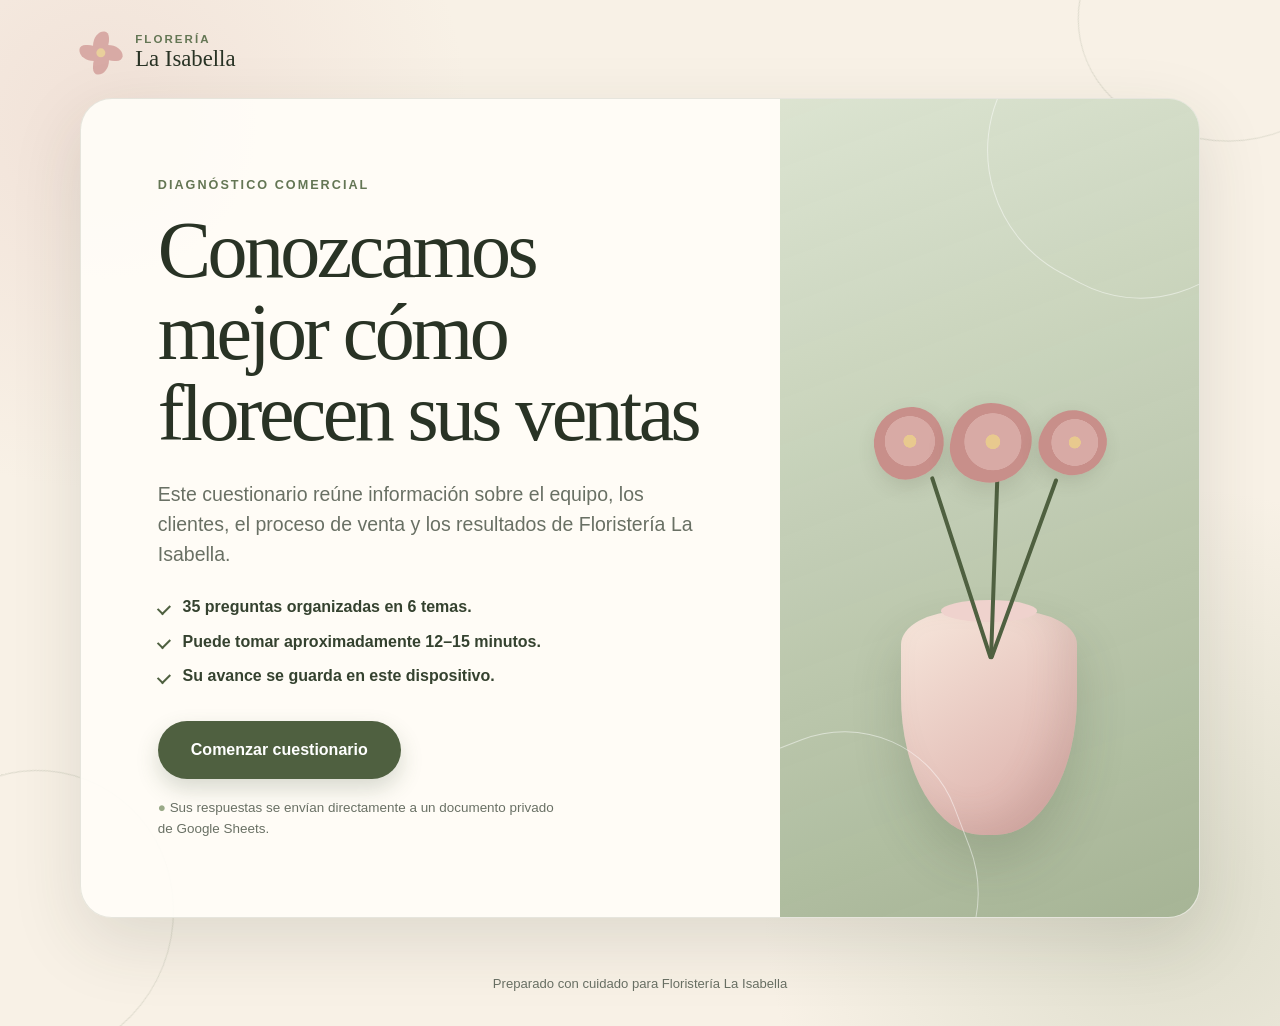
==== index.html @ 99b01f23 "Add files via upload" ====
<!doctype html>
<html lang="es">
<head>
  <meta charset="utf-8">
  <meta name="viewport" content="width=device-width, initial-scale=1">
  <meta name="description" content="Cuestionario de diagnóstico comercial para Floristería La Isabella.">
  <meta name="theme-color" content="#4f6040">
  <title>Cuestionario | Floristería La Isabella</title>
  <link rel="stylesheet" href="assets/styles.css">
</head>
<body>
  <div class="page-orb page-orb-one" aria-hidden="true"></div>
  <div class="page-orb page-orb-two" aria-hidden="true"></div>

  <main class="site-shell">
    <header class="brand-lockup" aria-label="Floristería La Isabella">
      <span class="brand-mark" aria-hidden="true"><i></i><i></i><i></i><i></i><b></b></span>
      <div>
        <p class="brand-kicker">Florería</p>
        <p class="brand-name">La Isabella</p>
      </div>
    </header>

    <section class="intro-card" id="introCard">
      <div class="intro-copy">
        <p class="eyebrow">Diagnóstico comercial</p>
        <h1>Conozcamos mejor cómo florecen sus ventas</h1>
        <p class="lead">Este cuestionario reúne información sobre el equipo, los clientes, el proceso de venta y los resultados de Floristería La Isabella.</p>
        <ul class="intro-points">
          <li>35 preguntas organizadas en 6 temas.</li>
          <li>Puede tomar aproximadamente 12–15 minutos.</li>
          <li>Su avance se guarda en este dispositivo.</li>
        </ul>
        <button class="button button-primary button-large" type="button" id="startButton">Comenzar cuestionario</button>
        <p class="privacy-note"><span aria-hidden="true">●</span> Sus respuestas se envían directamente a un documento privado de Google Sheets.</p>
      </div>
      <div class="intro-art" aria-hidden="true">
        <div class="vase">
          <span class="stem stem-one"></span>
          <span class="stem stem-two"></span>
          <span class="stem stem-three"></span>
          <span class="bloom bloom-one"></span>
          <span class="bloom bloom-two"></span>
          <span class="bloom bloom-three"></span>
        </div>
      </div>
    </section>

    <section class="questionnaire" id="questionnaire" hidden>
      <div class="survey-topline">
        <div>
          <p class="section-name" id="sectionName">Equipo y organización de ventas</p>
          <p class="question-count">Pregunta <span id="currentNumber">1</span> de <span id="totalNumber">35</span></p>
        </div>
        <button class="save-status" id="saveStatus" type="button" title="El avance se guarda automáticamente">Avance guardado</button>
      </div>

      <div class="progress-track" role="progressbar" aria-label="Progreso del cuestionario" aria-valuemin="0" aria-valuemax="100" aria-valuenow="0">
        <span id="progressBar"></span>
      </div>

      <form id="surveyForm" novalidate>
        <div class="question-card" id="questionCard" aria-live="polite"></div>
        <p class="form-error" id="formError" role="alert"></p>
        <div class="survey-actions">
          <button class="button button-secondary" type="button" id="previousButton">Anterior</button>
          <button class="button button-primary" type="button" id="nextButton">Siguiente</button>
          <button class="button button-primary" type="submit" id="submitButton" hidden>Enviar respuestas</button>
        </div>
      </form>
    </section>
  </main>

  <footer class="site-footer">Preparado con cuidado para Floristería La Isabella</footer>
  <script src="assets/config.js"></script>
  <script src="assets/app.js"></script>
</body>
</html>
---- assets/styles.css ----
:root {
  --cream-50: #fffdf8;
  --cream-100: #f8f1e6;
  --cream-200: #eee2d2;
  --moss-900: #293325;
  --moss-800: #35422f;
  --moss-700: #4f6040;
  --moss-600: #647654;
  --sage-400: #9aaa88;
  --sage-200: #dce4d1;
  --rose-300: #d8aaa5;
  --rose-100: #f3dfdc;
  --ink: #30352d;
  --muted: #697064;
  --danger: #9d453e;
  --white: #ffffff;
  --shadow: 0 24px 70px rgba(45, 55, 38, 0.13);
  --radius-xl: 32px;
  --radius-lg: 22px;
  --radius-md: 15px;
}

* { box-sizing: border-box; }

html { color-scheme: light; scroll-behavior: smooth; }

body {
  min-height: 100vh;
  margin: 0;
  overflow-x: hidden;
  color: var(--ink);
  background:
    radial-gradient(circle at 8% 12%, rgba(216, 170, 165, 0.22), transparent 23rem),
    radial-gradient(circle at 92% 88%, rgba(154, 170, 136, 0.28), transparent 26rem),
    var(--cream-100);
  font-family: "Aptos", "Segoe UI", Arial, sans-serif;
  line-height: 1.55;
}

button, input, textarea { font: inherit; }

button, label { -webkit-tap-highlight-color: transparent; }

[hidden] { display: none !important; }

.page-orb {
  position: fixed;
  z-index: -1;
  width: 18rem;
  height: 18rem;
  border: 1px solid rgba(79, 96, 64, 0.16);
  border-radius: 48% 52% 58% 42%;
  transform: rotate(22deg);
}

.page-orb-one { top: -9rem; right: -6rem; }
.page-orb-two { bottom: -10rem; left: -7rem; transform: rotate(-18deg); }

.site-shell {
  width: min(1120px, calc(100% - 2rem));
  margin: 0 auto;
  padding: 2rem 0 3.5rem;
}

.brand-lockup {
  display: inline-flex;
  align-items: center;
  gap: 0.8rem;
  margin-bottom: 1.5rem;
  color: var(--moss-900);
}

.brand-kicker, .brand-name { margin: 0; }

.brand-kicker {
  color: var(--moss-600);
  font-size: 0.72rem;
  font-weight: 800;
  letter-spacing: 0.18em;
  line-height: 1;
  text-transform: uppercase;
}

.brand-name {
  font-family: Georgia, "Times New Roman", serif;
  font-size: 1.42rem;
  line-height: 1.15;
}

.brand-mark {
  position: relative;
  display: inline-block;
  width: 2.65rem;
  height: 2.65rem;
  flex: 0 0 auto;
}

.brand-mark i,
.brand-mark b {
  position: absolute;
  left: 50%;
  top: 50%;
  display: block;
  width: 1rem;
  height: 1.35rem;
  border-radius: 70% 30% 65% 35%;
  background: var(--rose-300);
  transform-origin: 50% 100%;
}

.brand-mark i:nth-child(1) { transform: translate(-50%, -100%) rotate(0deg); }
.brand-mark i:nth-child(2) { transform: translate(-50%, -100%) rotate(90deg); }
.brand-mark i:nth-child(3) { transform: translate(-50%, -100%) rotate(180deg); }
.brand-mark i:nth-child(4) { transform: translate(-50%, -100%) rotate(270deg); }
.brand-mark b {
  width: 0.58rem;
  height: 0.58rem;
  border-radius: 50%;
  background: #e9cf9b;
  transform: translate(-50%, -50%);
}

.intro-card {
  position: relative;
  display: grid;
  grid-template-columns: minmax(0, 1.25fr) minmax(260px, 0.75fr);
  min-height: 610px;
  overflow: hidden;
  border: 1px solid rgba(79, 96, 64, 0.14);
  border-radius: var(--radius-xl);
  background: rgba(255, 253, 248, 0.92);
  box-shadow: var(--shadow);
}

.intro-copy {
  align-self: center;
  padding: clamp(2.2rem, 6vw, 5.25rem);
}

.eyebrow {
  margin: 0 0 0.9rem;
  color: var(--moss-600);
  font-size: 0.79rem;
  font-weight: 850;
  letter-spacing: 0.16em;
  text-transform: uppercase;
}

h1, h2, legend {
  font-family: Georgia, "Times New Roman", serif;
  font-weight: 500;
  text-wrap: balance;
}

.intro-card h1 {
  max-width: 14ch;
  margin: 0;
  color: var(--moss-900);
  font-size: clamp(2.65rem, 6.5vw, 5rem);
  line-height: 1.02;
  letter-spacing: -0.045em;
}

.lead {
  max-width: 56ch;
  margin: 1.5rem 0 0;
  color: var(--muted);
  font-size: clamp(1.05rem, 2vw, 1.22rem);
}

.intro-points {
  display: grid;
  gap: 0.6rem;
  margin: 1.6rem 0 2rem;
  padding: 0;
  list-style: none;
}

.intro-points li {
  position: relative;
  padding-left: 1.55rem;
  color: var(--moss-800);
  font-weight: 650;
}

.intro-points li::before {
  content: "";
  position: absolute;
  left: 0;
  top: 0.55rem;
  width: 0.65rem;
  height: 0.4rem;
  border-bottom: 2px solid var(--moss-700);
  border-left: 2px solid var(--moss-700);
  transform: rotate(-45deg);
}

.privacy-note {
  max-width: 54ch;
  margin: 1.2rem 0 0;
  color: var(--muted);
  font-size: 0.84rem;
}

.privacy-note span { color: var(--sage-400); }

.intro-art {
  position: relative;
  min-height: 100%;
  overflow: hidden;
  background:
    linear-gradient(160deg, rgba(220, 228, 209, 0.9), rgba(154, 170, 136, 0.82)),
    var(--sage-200);
}

.intro-art::before,
.intro-art::after {
  content: "";
  position: absolute;
  width: 18rem;
  height: 18rem;
  border: 1px solid rgba(255,255,255,0.48);
  border-radius: 56% 44% 48% 52%;
}

.intro-art::before { top: -6rem; right: -5rem; transform: rotate(28deg); }
.intro-art::after { bottom: -7rem; left: -6rem; transform: rotate(-21deg); }

.vase {
  position: absolute;
  left: 50%;
  bottom: 10%;
  width: 11rem;
  height: 14rem;
  border-radius: 35% 35% 46% 46% / 15% 15% 62% 62%;
  background: linear-gradient(145deg, #f7e7dc, #d9aaa5);
  box-shadow: inset -18px -14px 35px rgba(112, 74, 68, 0.13), 0 24px 50px rgba(53, 66, 47, 0.18);
  transform: translateX(-50%);
}

.vase::before {
  content: "";
  position: absolute;
  left: 50%;
  top: -0.7rem;
  width: 6rem;
  height: 1.35rem;
  border-radius: 50%;
  background: #efd2cd;
  transform: translateX(-50%);
}

.stem {
  position: absolute;
  bottom: 11rem;
  left: 50%;
  width: 4px;
  height: 12rem;
  border-radius: 999px;
  background: var(--moss-700);
  transform-origin: bottom;
}

.stem-one { transform: rotate(-18deg); }
.stem-two { height: 14rem; transform: rotate(2deg); }
.stem-three { transform: rotate(20deg); }

.bloom {
  position: absolute;
  bottom: 22rem;
  left: 50%;
  width: 5rem;
  height: 5rem;
  border-radius: 50% 45% 52% 42%;
  background: radial-gradient(circle at 52% 48%, #e8c98e 0 12%, #d8aaa5 13% 48%, #c88f8a 49% 100%);
  box-shadow: 0 8px 22px rgba(67, 69, 50, 0.15);
}

.bloom-one { margin: 1rem 0 0 -7.5rem; transform: rotate(-18deg) scale(0.88); }
.bloom-two { margin: -2.8rem 0 0 -2.4rem; transform: rotate(12deg); }
.bloom-three { margin: 1.3rem 0 0 2.7rem; transform: rotate(28deg) scale(0.82); }

.button {
  display: inline-flex;
  align-items: center;
  justify-content: center;
  min-height: 3.15rem;
  border: 1px solid transparent;
  border-radius: 999px;
  padding: 0.82rem 1.5rem;
  cursor: pointer;
  font-weight: 800;
  text-decoration: none;
  transition: transform 160ms ease, box-shadow 160ms ease, background 160ms ease;
}

.button:hover { transform: translateY(-1px); }
.button:active { transform: translateY(1px); }
.button:focus-visible, .option:has(input:focus-visible) { outline: 3px solid rgba(216, 170, 165, 0.58); outline-offset: 3px; }
.button:disabled { cursor: wait; opacity: 0.65; }
.button-primary { color: var(--white); background: var(--moss-700); box-shadow: 0 10px 22px rgba(79, 96, 64, 0.22); }
.button-primary:hover { background: var(--moss-800); }
.button-secondary { color: var(--moss-800); border-color: rgba(79, 96, 64, 0.28); background: var(--cream-50); }
.button-large { min-height: 3.65rem; padding-inline: 2rem; }

.questionnaire {
  width: min(820px, 100%);
  margin: 1rem auto 0;
}

.survey-topline {
  display: flex;
  align-items: end;
  justify-content: space-between;
  gap: 1rem;
  margin-bottom: 0.8rem;
}

.section-name, .question-count { margin: 0; }
.section-name { color: var(--moss-700); font-size: 0.84rem; font-weight: 850; letter-spacing: 0.08em; text-transform: uppercase; }
.question-count { margin-top: 0.15rem; color: var(--muted); font-size: 0.92rem; }

.save-status {
  border: 0;
  padding: 0.2rem;
  color: var(--muted);
  background: transparent;
  font-size: 0.82rem;
}

.progress-track {
  height: 8px;
  overflow: hidden;
  border-radius: 999px;
  background: rgba(79, 96, 64, 0.13);
}

.progress-track span {
  display: block;
  width: 0;
  height: 100%;
  border-radius: inherit;
  background: linear-gradient(90deg, var(--moss-700), var(--sage-400));
  transition: width 260ms ease;
}

#surveyForm { margin-top: 1.15rem; }

.question-card {
  min-height: 480px;
  border: 1px solid rgba(79, 96, 64, 0.13);
  border-radius: var(--radius-xl);
  padding: clamp(1.35rem, 5vw, 3rem);
  background: rgba(255, 253, 248, 0.95);
  box-shadow: var(--shadow);
  animation: card-in 260ms ease both;
}

@keyframes card-in {
  from { opacity: 0; transform: translateY(8px); }
  to { opacity: 1; transform: translateY(0); }
}

.question-fieldset { min-width: 0; margin: 0; padding: 0; border: 0; }

.question-number {
  display: inline-flex;
  margin-bottom: 0.75rem;
  color: var(--rose-300);
  font-size: 0.82rem;
  font-weight: 900;
  letter-spacing: 0.13em;
  text-transform: uppercase;
}

.question-title {
  width: 100%;
  margin: 0;
  color: var(--moss-900);
  font-size: clamp(1.6rem, 4vw, 2.35rem);
  line-height: 1.22;
}

.question-help { margin: 0.75rem 0 0; color: var(--muted); }

.options-list {
  display: grid;
  grid-template-columns: repeat(2, minmax(0, 1fr));
  gap: 0.72rem;
  margin-top: 1.65rem;
}

.option {
  position: relative;
  display: flex;
  align-items: flex-start;
  gap: 0.78rem;
  min-height: 3.7rem;
  border: 1px solid rgba(79, 96, 64, 0.2);
  border-radius: var(--radius-md);
  padding: 0.92rem 1rem;
  cursor: pointer;
  color: var(--moss-900);
  background: var(--white);
  font-weight: 650;
  line-height: 1.35;
  transition: border-color 150ms ease, background 150ms ease, transform 150ms ease;
}

.option:hover { border-color: var(--sage-400); transform: translateY(-1px); }
.option:has(input:checked) { border-color: var(--moss-700); background: var(--sage-200); }
.option input { width: 1.1rem; height: 1.1rem; margin: 0.12rem 0 0; accent-color: var(--moss-700); flex: 0 0 auto; }

.other-field,
.open-field {
  width: 100%;
  border: 1px solid rgba(79, 96, 64, 0.25);
  border-radius: var(--radius-md);
  padding: 1rem 1.05rem;
  color: var(--ink);
  background: var(--white);
  outline: none;
}

.other-wrap { margin-top: 1rem; }
.other-field:focus, .open-field:focus { border-color: var(--moss-700); box-shadow: 0 0 0 3px rgba(154, 170, 136, 0.3); }
.open-field { min-height: 180px; margin-top: 1.5rem; resize: vertical; line-height: 1.55; }

.matrix-wrap { margin-top: 1.5rem; overflow-x: auto; border: 1px solid rgba(79, 96, 64, 0.18); border-radius: var(--radius-md); }
.matrix { width: 100%; min-width: 650px; border-collapse: collapse; background: var(--white); }
.matrix th, .matrix td { border-bottom: 1px solid var(--cream-200); padding: 0.9rem 0.65rem; text-align: center; }
.matrix th { color: var(--moss-700); background: var(--cream-100); font-size: 0.78rem; line-height: 1.25; }
.matrix th:first-child, .matrix td:first-child { position: sticky; left: 0; z-index: 1; width: 30%; text-align: left; background: var(--cream-50); }
.matrix td:first-child { color: var(--moss-900); font-weight: 700; }
.matrix tr:last-child td { border-bottom: 0; }
.matrix input { width: 1.08rem; height: 1.08rem; accent-color: var(--moss-700); }

.form-error { min-height: 1.5rem; margin: 0.8rem 0 0; color: var(--danger); font-size: 0.92rem; font-weight: 700; }
.survey-actions { display: flex; justify-content: space-between; gap: 0.75rem; margin-top: 0.5rem; }
.survey-actions .button { min-width: 140px; }

.site-footer { padding: 0 1rem 2rem; color: var(--muted); text-align: center; font-size: 0.82rem; }

.thanks-page { display: grid; place-items: center; padding: 1.2rem; }
.thanks-card { width: min(620px, 100%); border: 1px solid rgba(79,96,64,.14); border-radius: var(--radius-xl); padding: clamp(2rem, 7vw, 4.5rem); text-align: center; background: rgba(255,253,248,.96); box-shadow: var(--shadow); }
.thanks-card h1 { margin: 0; color: var(--moss-900); font-size: clamp(2.8rem, 8vw, 4.8rem); line-height: 1; }
.thanks-card p:not(.eyebrow) { max-width: 50ch; margin: 1.4rem auto 2rem; color: var(--muted); }
.brand-mark-large { width: 4.5rem; height: 4.5rem; margin-bottom: 1.2rem; }
.brand-mark-large i { width: 1.65rem; height: 2.2rem; }
.brand-mark-large b { width: 0.92rem; height: 0.92rem; }

@media (max-width: 780px) {
  .site-shell { width: min(100% - 1.1rem, 720px); padding-top: 1.1rem; }
  .intro-card { grid-template-columns: 1fr; min-height: 0; }
  .intro-copy { padding: 2rem 1.35rem 2.3rem; }
  .intro-art { min-height: 250px; }
  .vase { bottom: -1.8rem; transform: translateX(-50%) scale(.7); }
  .options-list { grid-template-columns: 1fr; }
  .question-card { min-height: 520px; padding: 1.4rem 1rem; border-radius: 24px; }
  .survey-topline { align-items: start; }
  .save-status { display: none; }
  .survey-actions .button { min-width: 0; flex: 1; padding-inline: 1rem; }
}

@media (prefers-reduced-motion: reduce) {
  *, *::before, *::after { scroll-behavior: auto !important; animation-duration: .001ms !important; transition-duration: .001ms !important; }
}
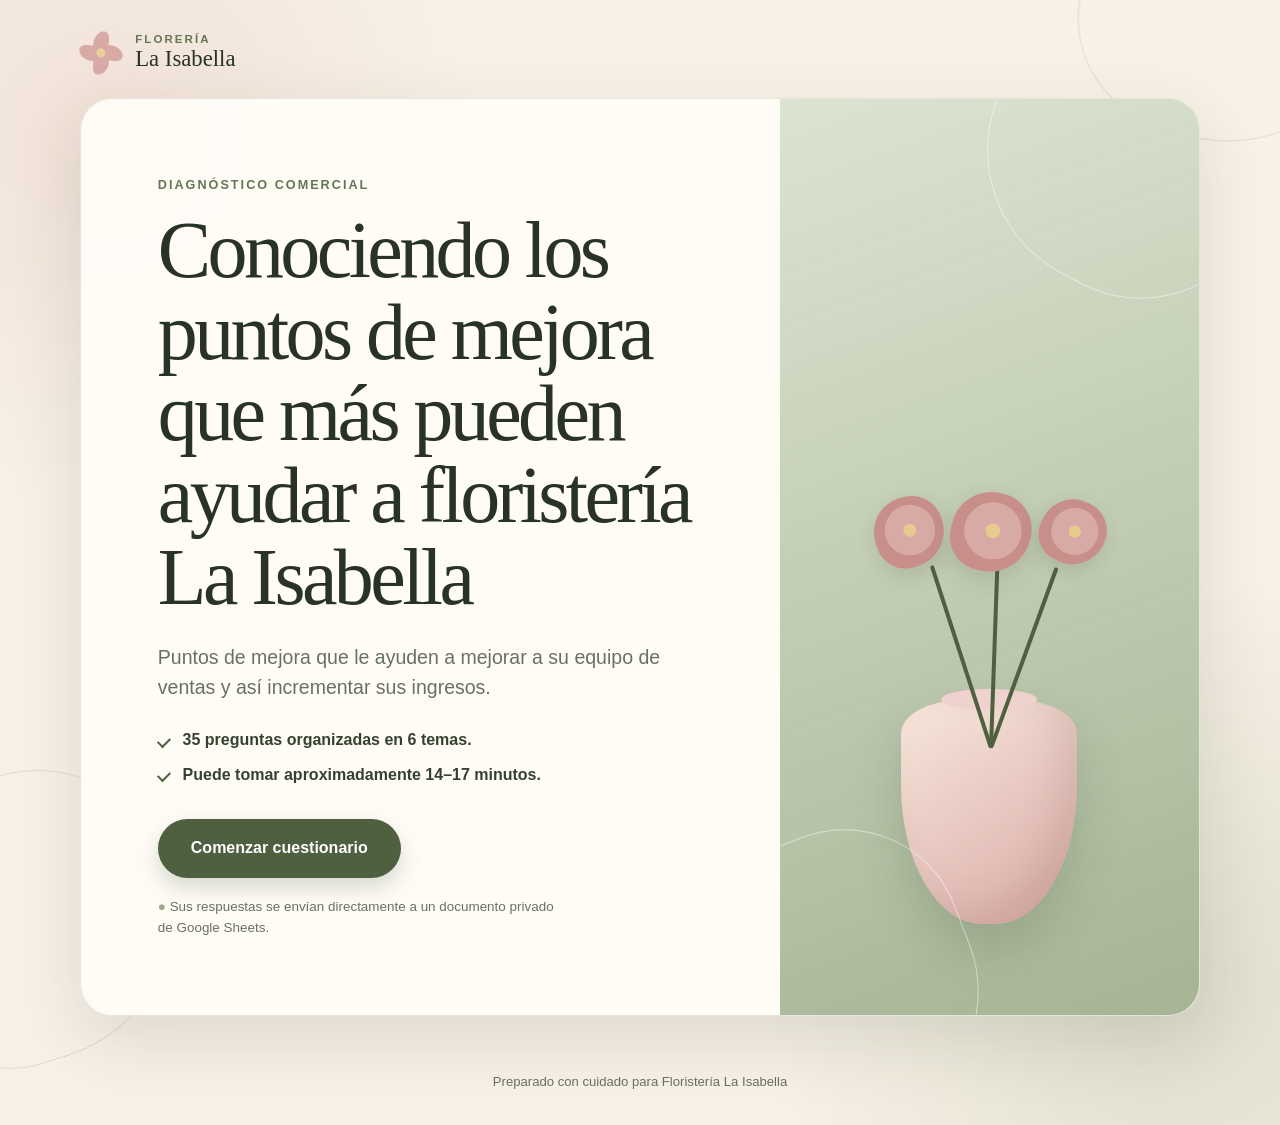
==== commit 63bad80f: "Update intro text and estimated completion time" ====
--- a/index.html
+++ b/index.html
@@ -24,12 +24,11 @@
     <section class="intro-card" id="introCard">
       <div class="intro-copy">
         <p class="eyebrow">Diagnóstico comercial</p>
-        <h1>Conozcamos mejor cómo florecen sus ventas</h1>
-        <p class="lead">Este cuestionario reúne información sobre el equipo, los clientes, el proceso de venta y los resultados de Floristería La Isabella.</p>
+        <h1>Conociendo los puntos de mejora que más pueden ayudar a floristería La Isabella</h1>
+        <p class="lead">Puntos de mejora que le ayuden a mejorar a su equipo de ventas y así incrementar sus ingresos.</p>
         <ul class="intro-points">
           <li>35 preguntas organizadas en 6 temas.</li>
-          <li>Puede tomar aproximadamente 12–15 minutos.</li>
-          <li>Su avance se guarda en este dispositivo.</li>
+          <li>Puede tomar aproximadamente 14–17 minutos.</li>
         </ul>
         <button class="button button-primary button-large" type="button" id="startButton">Comenzar cuestionario</button>
         <p class="privacy-note"><span aria-hidden="true">●</span> Sus respuestas se envían directamente a un documento privado de Google Sheets.</p>
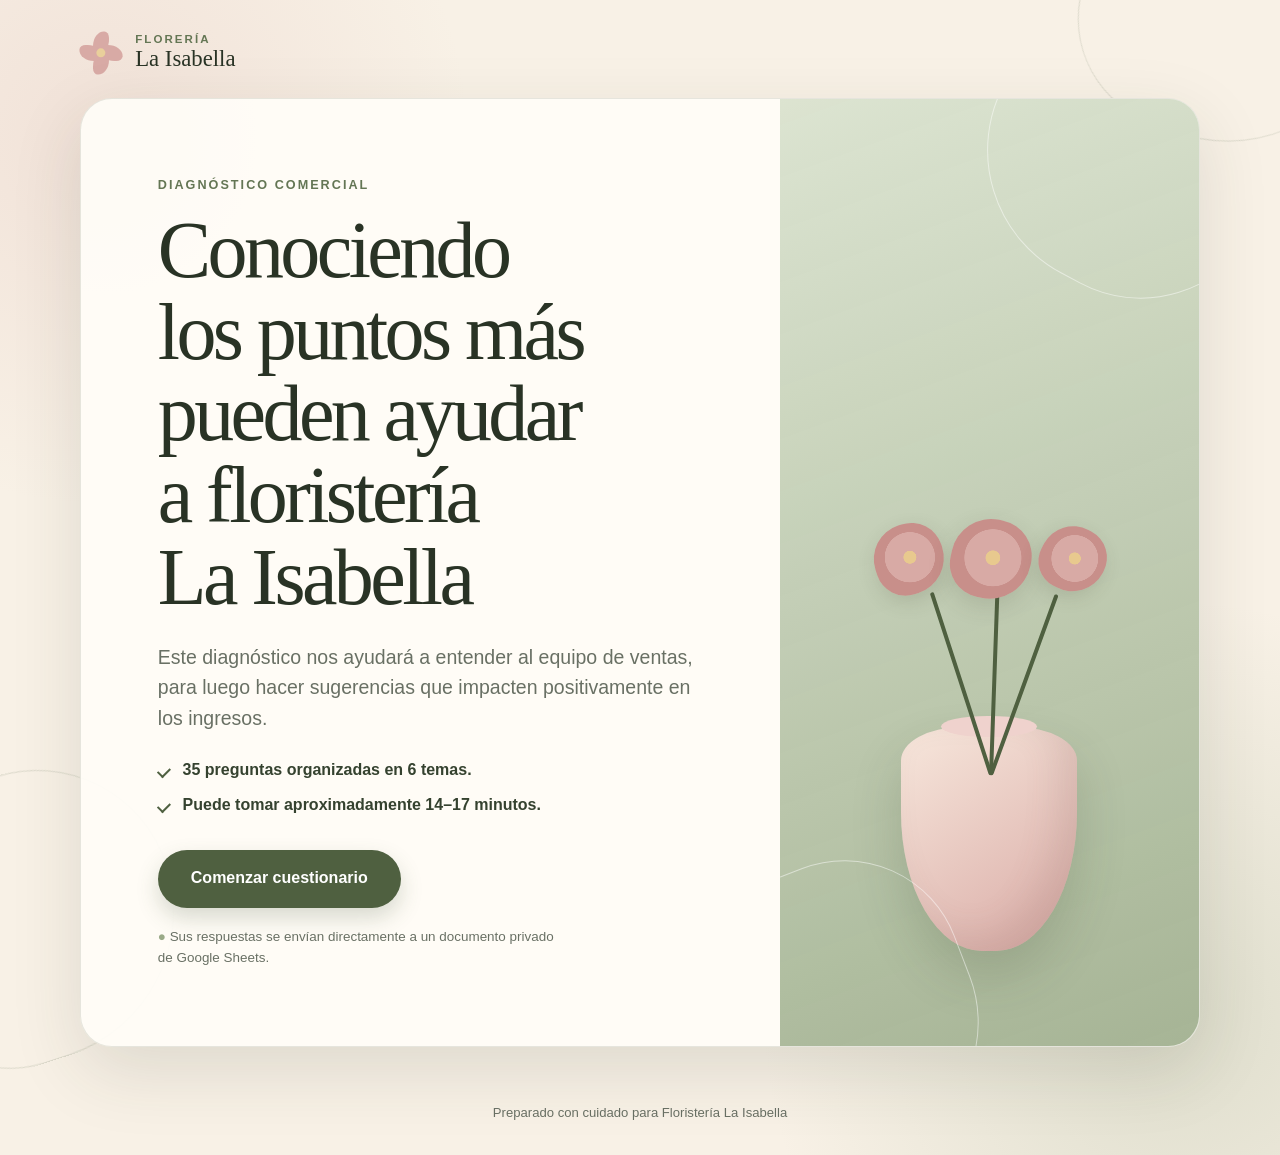
==== commit 217d843e: "Revise introduction text for clarity and impact Updated the introductory text to better reflect the " ====
--- a/index.html
+++ b/index.html
@@ -24,8 +24,8 @@
     <section class="intro-card" id="introCard">
       <div class="intro-copy">
         <p class="eyebrow">Diagnóstico comercial</p>
-        <h1>Conociendo los puntos de mejora que más pueden ayudar a floristería La Isabella</h1>
-        <p class="lead">Puntos de mejora que le ayuden a mejorar a su equipo de ventas y así incrementar sus ingresos.</p>
+        <h1>Conociendo los puntos más pueden ayudar a floristería La Isabella</h1>
+        <p class="lead">Este diagnóstico nos ayudará a entender al equipo de ventas, para luego hacer sugerencias que impacten positivamente en los ingresos.</p>
         <ul class="intro-points">
           <li>35 preguntas organizadas en 6 temas.</li>
           <li>Puede tomar aproximadamente 14–17 minutos.</li>
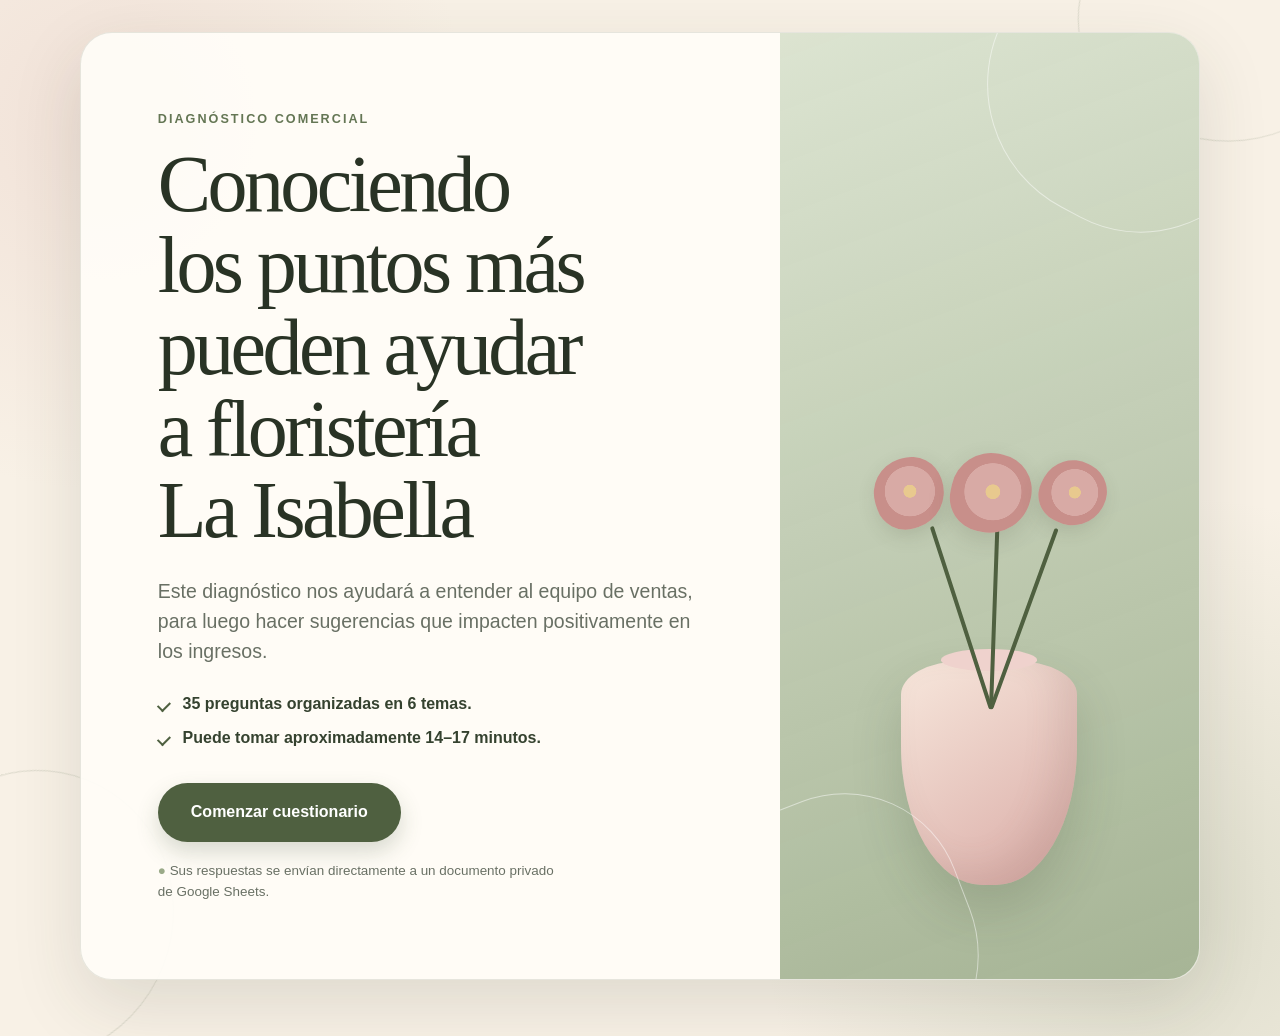
==== commit bdf1ed3b: "Add files via upload" ====
--- a/index.html
+++ b/index.html
@@ -13,14 +13,6 @@
   <div class="page-orb page-orb-two" aria-hidden="true"></div>
 
   <main class="site-shell">
-    <header class="brand-lockup" aria-label="Floristería La Isabella">
-      <span class="brand-mark" aria-hidden="true"><i></i><i></i><i></i><i></i><b></b></span>
-      <div>
-        <p class="brand-kicker">Florería</p>
-        <p class="brand-name">La Isabella</p>
-      </div>
-    </header>
-
     <section class="intro-card" id="introCard">
       <div class="intro-copy">
         <p class="eyebrow">Diagnóstico comercial</p>
@@ -70,7 +62,6 @@
     </section>
   </main>
 
-  <footer class="site-footer">Preparado con cuidado para Floristería La Isabella</footer>
   <script src="assets/config.js"></script>
   <script src="assets/app.js"></script>
 </body>
--- a/assets/styles.css
+++ b/assets/styles.css
@@ -62,64 +62,6 @@
   padding: 2rem 0 3.5rem;
 }
 
-.brand-lockup {
-  display: inline-flex;
-  align-items: center;
-  gap: 0.8rem;
-  margin-bottom: 1.5rem;
-  color: var(--moss-900);
-}
-
-.brand-kicker, .brand-name { margin: 0; }
-
-.brand-kicker {
-  color: var(--moss-600);
-  font-size: 0.72rem;
-  font-weight: 800;
-  letter-spacing: 0.18em;
-  line-height: 1;
-  text-transform: uppercase;
-}
-
-.brand-name {
-  font-family: Georgia, "Times New Roman", serif;
-  font-size: 1.42rem;
-  line-height: 1.15;
-}
-
-.brand-mark {
-  position: relative;
-  display: inline-block;
-  width: 2.65rem;
-  height: 2.65rem;
-  flex: 0 0 auto;
-}
-
-.brand-mark i,
-.brand-mark b {
-  position: absolute;
-  left: 50%;
-  top: 50%;
-  display: block;
-  width: 1rem;
-  height: 1.35rem;
-  border-radius: 70% 30% 65% 35%;
-  background: var(--rose-300);
-  transform-origin: 50% 100%;
-}
-
-.brand-mark i:nth-child(1) { transform: translate(-50%, -100%) rotate(0deg); }
-.brand-mark i:nth-child(2) { transform: translate(-50%, -100%) rotate(90deg); }
-.brand-mark i:nth-child(3) { transform: translate(-50%, -100%) rotate(180deg); }
-.brand-mark i:nth-child(4) { transform: translate(-50%, -100%) rotate(270deg); }
-.brand-mark b {
-  width: 0.58rem;
-  height: 0.58rem;
-  border-radius: 50%;
-  background: #e9cf9b;
-  transform: translate(-50%, -50%);
-}
-
 .intro-card {
   position: relative;
   display: grid;
@@ -439,16 +381,10 @@
 .survey-actions { display: flex; justify-content: space-between; gap: 0.75rem; margin-top: 0.5rem; }
 .survey-actions .button { min-width: 140px; }
 
-.site-footer { padding: 0 1rem 2rem; color: var(--muted); text-align: center; font-size: 0.82rem; }
-
 .thanks-page { display: grid; place-items: center; padding: 1.2rem; }
 .thanks-card { width: min(620px, 100%); border: 1px solid rgba(79,96,64,.14); border-radius: var(--radius-xl); padding: clamp(2rem, 7vw, 4.5rem); text-align: center; background: rgba(255,253,248,.96); box-shadow: var(--shadow); }
 .thanks-card h1 { margin: 0; color: var(--moss-900); font-size: clamp(2.8rem, 8vw, 4.8rem); line-height: 1; }
 .thanks-card p:not(.eyebrow) { max-width: 50ch; margin: 1.4rem auto 2rem; color: var(--muted); }
-.brand-mark-large { width: 4.5rem; height: 4.5rem; margin-bottom: 1.2rem; }
-.brand-mark-large i { width: 1.65rem; height: 2.2rem; }
-.brand-mark-large b { width: 0.92rem; height: 0.92rem; }
-
 @media (max-width: 780px) {
   .site-shell { width: min(100% - 1.1rem, 720px); padding-top: 1.1rem; }
   .intro-card { grid-template-columns: 1fr; min-height: 0; }
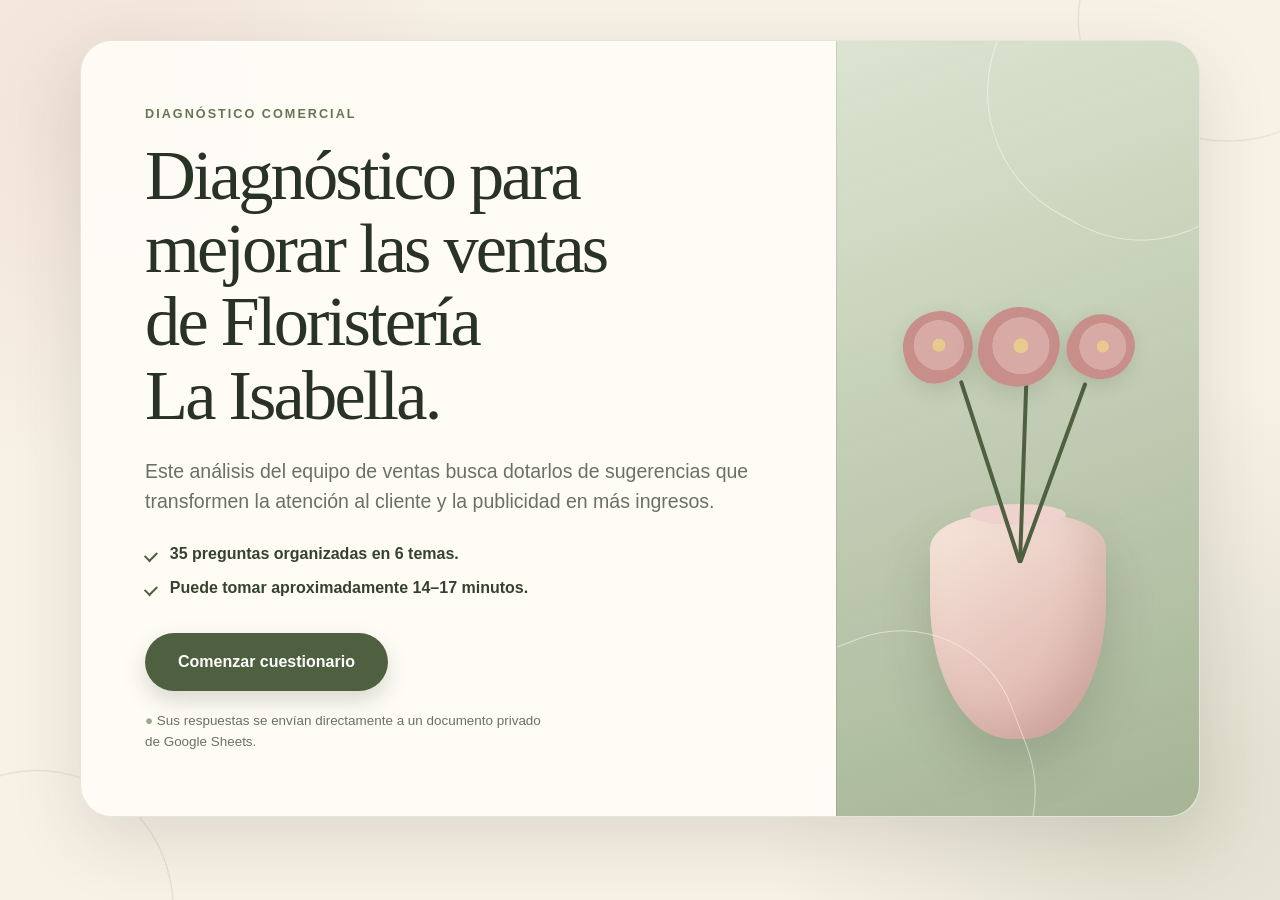
==== commit 7f20de95: "Add files via upload" ====
--- a/index.html
+++ b/index.html
@@ -15,15 +15,19 @@
   <main class="site-shell">
     <section class="intro-card" id="introCard">
       <div class="intro-copy">
-        <p class="eyebrow">Diagnóstico comercial</p>
-        <h1>Conociendo los puntos más pueden ayudar a floristería La Isabella</h1>
-        <p class="lead">Este diagnóstico nos ayudará a entender al equipo de ventas, para luego hacer sugerencias que impacten positivamente en los ingresos.</p>
-        <ul class="intro-points">
-          <li>35 preguntas organizadas en 6 temas.</li>
-          <li>Puede tomar aproximadamente 14–17 minutos.</li>
-        </ul>
-        <button class="button button-primary button-large" type="button" id="startButton">Comenzar cuestionario</button>
-        <p class="privacy-note"><span aria-hidden="true">●</span> Sus respuestas se envían directamente a un documento privado de Google Sheets.</p>
+        <div class="intro-heading">
+          <p class="eyebrow">Diagnóstico comercial</p>
+          <h1>Diagnóstico para mejorar las ventas de Floristería La Isabella.</h1>
+        </div>
+        <div class="intro-details">
+          <p class="lead">Este análisis del equipo de ventas busca dotarlos de sugerencias que transformen la atención al cliente y la publicidad en más ingresos.</p>
+          <ul class="intro-points">
+            <li>35 preguntas organizadas en 6 temas.</li>
+            <li>Puede tomar aproximadamente 14–17 minutos.</li>
+          </ul>
+          <button class="button button-primary button-large" type="button" id="startButton">Comenzar cuestionario</button>
+          <p class="privacy-note"><span aria-hidden="true">●</span> Sus respuestas se envían directamente a un documento privado de Google Sheets.</p>
+        </div>
       </div>
       <div class="intro-art" aria-hidden="true">
         <div class="vase">
--- a/assets/styles.css
+++ b/assets/styles.css
@@ -59,14 +59,14 @@
 .site-shell {
   width: min(1120px, calc(100% - 2rem));
   margin: 0 auto;
-  padding: 2rem 0 3.5rem;
+  padding: 2.5rem 0 3.5rem;
 }
 
 .intro-card {
   position: relative;
   display: grid;
-  grid-template-columns: minmax(0, 1.25fr) minmax(260px, 0.75fr);
-  min-height: 610px;
+  grid-template-columns: minmax(0, 1.35fr) minmax(320px, 0.65fr);
+  min-height: 680px;
   overflow: hidden;
   border: 1px solid rgba(79, 96, 64, 0.14);
   border-radius: var(--radius-xl);
@@ -76,7 +76,7 @@
 
 .intro-copy {
   align-self: center;
-  padding: clamp(2.2rem, 6vw, 5.25rem);
+  padding: clamp(2.4rem, 5vw, 4.75rem);
 }
 
 .eyebrow {
@@ -95,12 +95,12 @@
 }
 
 .intro-card h1 {
-  max-width: 14ch;
+  max-width: 16ch;
   margin: 0;
   color: var(--moss-900);
-  font-size: clamp(2.65rem, 6.5vw, 5rem);
-  line-height: 1.02;
-  letter-spacing: -0.045em;
+  font-size: clamp(2.65rem, 5.5vw, 4.4rem);
+  line-height: 1.04;
+  letter-spacing: -0.04em;
 }
 
 .lead {
@@ -150,6 +150,7 @@
   position: relative;
   min-height: 100%;
   overflow: hidden;
+  border-left: 1px solid rgba(79, 96, 64, 0.1);
   background:
     linear-gradient(160deg, rgba(220, 228, 209, 0.9), rgba(154, 170, 136, 0.82)),
     var(--sage-200);
@@ -386,11 +387,15 @@
 .thanks-card h1 { margin: 0; color: var(--moss-900); font-size: clamp(2.8rem, 8vw, 4.8rem); line-height: 1; }
 .thanks-card p:not(.eyebrow) { max-width: 50ch; margin: 1.4rem auto 2rem; color: var(--muted); }
 @media (max-width: 780px) {
-  .site-shell { width: min(100% - 1.1rem, 720px); padding-top: 1.1rem; }
+  .site-shell { width: min(100% - 1rem, 720px); padding: 0.75rem 0 2rem; }
   .intro-card { grid-template-columns: 1fr; min-height: 0; }
-  .intro-copy { padding: 2rem 1.35rem 2.3rem; }
-  .intro-art { min-height: 250px; }
-  .vase { bottom: -1.8rem; transform: translateX(-50%) scale(.7); }
+  .intro-copy { display: contents; }
+  .intro-heading { order: 1; padding: 2rem 1.35rem 1.15rem; }
+  .intro-card h1 { max-width: none; font-size: clamp(2.35rem, 10vw, 3.35rem); line-height: 1.03; letter-spacing: -0.038em; }
+  .intro-art { order: 2; min-height: 330px; margin: 0 1rem; border: 0; border-radius: 24px; }
+  .vase { bottom: 1rem; transform: translateX(-50%) scale(.68); transform-origin: center bottom; }
+  .intro-details { order: 3; padding: 1.55rem 1.35rem 2.3rem; }
+  .lead { margin-top: 0; }
   .options-list { grid-template-columns: 1fr; }
   .question-card { min-height: 520px; padding: 1.4rem 1rem; border-radius: 24px; }
   .survey-topline { align-items: start; }
@@ -398,6 +403,13 @@
   .survey-actions .button { min-width: 0; flex: 1; padding-inline: 1rem; }
 }
 
+@media (max-width: 420px) {
+  .intro-heading { padding-inline: 1.1rem; }
+  .intro-art { min-height: 300px; margin-inline: 0.75rem; }
+  .vase { bottom: 1rem; transform: translateX(-50%) scale(.62); }
+  .intro-details { padding-inline: 1.1rem; }
+}
+
 @media (prefers-reduced-motion: reduce) {
   *, *::before, *::after { scroll-behavior: auto !important; animation-duration: .001ms !important; transition-duration: .001ms !important; }
 }
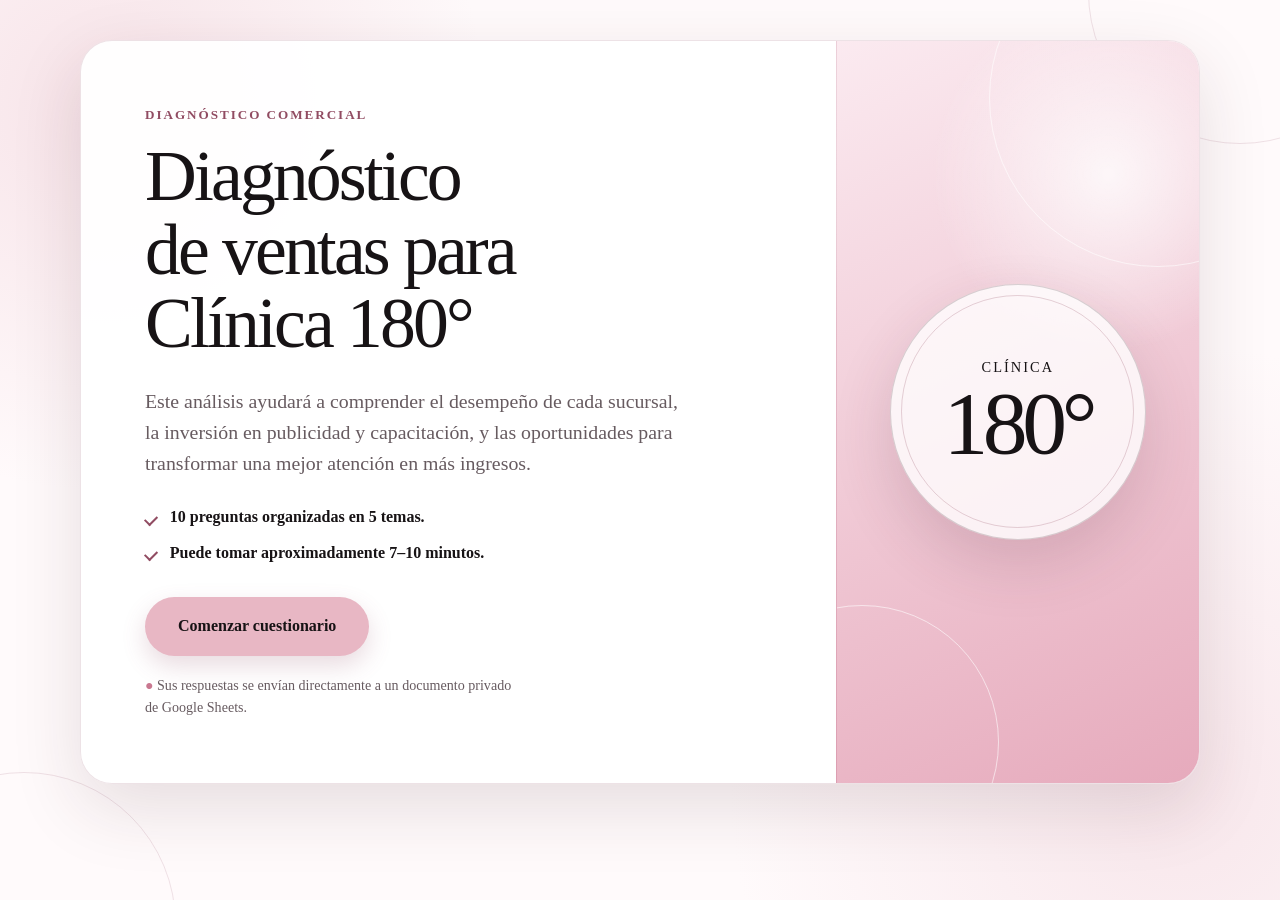
==== commit 9484649a: "Add files via upload" ====
--- a/index.html
+++ b/index.html
@@ -3,9 +3,9 @@
 <head>
   <meta charset="utf-8">
   <meta name="viewport" content="width=device-width, initial-scale=1">
-  <meta name="description" content="Cuestionario de diagnóstico comercial para Floristería La Isabella.">
-  <meta name="theme-color" content="#4f6040">
-  <title>Cuestionario | Floristería La Isabella</title>
+  <meta name="description" content="Cuestionario de diagnóstico comercial para Clínica 180°.">
+  <meta name="theme-color" content="#e8b7c4">
+  <title>Cuestionario | Clínica 180°</title>
   <link rel="stylesheet" href="assets/styles.css">
 </head>
 <body>
@@ -17,26 +17,22 @@
       <div class="intro-copy">
         <div class="intro-heading">
           <p class="eyebrow">Diagnóstico comercial</p>
-          <h1>Diagnóstico para mejorar las ventas de Floristería La Isabella.</h1>
+          <h1>Diagnóstico de ventas para Clínica 180°</h1>
         </div>
         <div class="intro-details">
-          <p class="lead">Este análisis del equipo de ventas busca dotarlos de sugerencias que transformen la atención al cliente y la publicidad en más ingresos.</p>
+          <p class="lead">Este análisis ayudará a comprender el desempeño de cada sucursal, la inversión en publicidad y capacitación, y las oportunidades para transformar una mejor atención en más ingresos.</p>
           <ul class="intro-points">
-            <li>35 preguntas organizadas en 6 temas.</li>
-            <li>Puede tomar aproximadamente 14–17 minutos.</li>
+            <li>10 preguntas organizadas en 5 temas.</li>
+            <li>Puede tomar aproximadamente 7–10 minutos.</li>
           </ul>
           <button class="button button-primary button-large" type="button" id="startButton">Comenzar cuestionario</button>
           <p class="privacy-note"><span aria-hidden="true">●</span> Sus respuestas se envían directamente a un documento privado de Google Sheets.</p>
         </div>
       </div>
       <div class="intro-art" aria-hidden="true">
-        <div class="vase">
-          <span class="stem stem-one"></span>
-          <span class="stem stem-two"></span>
-          <span class="stem stem-three"></span>
-          <span class="bloom bloom-one"></span>
-          <span class="bloom bloom-two"></span>
-          <span class="bloom bloom-three"></span>
+        <div class="beauty-seal">
+          <span>Clínica</span>
+          <strong>180°</strong>
         </div>
       </div>
     </section>
@@ -44,8 +40,8 @@
     <section class="questionnaire" id="questionnaire" hidden>
       <div class="survey-topline">
         <div>
-          <p class="section-name" id="sectionName">Equipo y organización de ventas</p>
-          <p class="question-count">Pregunta <span id="currentNumber">1</span> de <span id="totalNumber">35</span></p>
+          <p class="section-name" id="sectionName">Desempeño financiero</p>
+          <p class="question-count">Pregunta <span id="currentNumber">1</span> de <span id="totalNumber">10</span></p>
         </div>
         <button class="save-status" id="saveStatus" type="button" title="El avance se guarda automáticamente">Avance guardado</button>
       </div>
--- a/assets/styles.css
+++ b/assets/styles.css
@@ -1,20 +1,17 @@
 :root {
-  --cream-50: #fffdf8;
-  --cream-100: #f8f1e6;
-  --cream-200: #eee2d2;
-  --moss-900: #293325;
-  --moss-800: #35422f;
-  --moss-700: #4f6040;
-  --moss-600: #647654;
-  --sage-400: #9aaa88;
-  --sage-200: #dce4d1;
-  --rose-300: #d8aaa5;
-  --rose-100: #f3dfdc;
-  --ink: #30352d;
-  --muted: #697064;
-  --danger: #9d453e;
+  --pink-950: #2a171d;
+  --pink-800: #6f3447;
+  --pink-700: #914c62;
+  --pink-500: #c97890;
+  --pink-300: #e8b7c4;
+  --pink-150: #f5dfe5;
+  --pink-75: #fff4f7;
+  --ink: #171315;
+  --muted: #675b60;
+  --line: #ead8dd;
+  --danger: #9a2f42;
   --white: #ffffff;
-  --shadow: 0 24px 70px rgba(45, 55, 38, 0.13);
+  --shadow: 0 24px 70px rgba(64, 31, 42, 0.13);
   --radius-xl: 32px;
   --radius-lg: 22px;
   --radius-md: 15px;
@@ -30,31 +27,29 @@
   overflow-x: hidden;
   color: var(--ink);
   background:
-    radial-gradient(circle at 8% 12%, rgba(216, 170, 165, 0.22), transparent 23rem),
-    radial-gradient(circle at 92% 88%, rgba(154, 170, 136, 0.28), transparent 26rem),
-    var(--cream-100);
-  font-family: "Aptos", "Segoe UI", Arial, sans-serif;
+    radial-gradient(circle at 8% 12%, rgba(232, 183, 196, 0.34), transparent 24rem),
+    radial-gradient(circle at 92% 88%, rgba(245, 223, 229, 0.72), transparent 28rem),
+    #fffafb;
+  font-family: Georgia, "Times New Roman", Times, serif;
+  font-size: 1rem;
   line-height: 1.55;
 }
 
 button, input, textarea { font: inherit; }
-
 button, label { -webkit-tap-highlight-color: transparent; }
-
 [hidden] { display: none !important; }
 
 .page-orb {
   position: fixed;
   z-index: -1;
-  width: 18rem;
-  height: 18rem;
-  border: 1px solid rgba(79, 96, 64, 0.16);
-  border-radius: 48% 52% 58% 42%;
-  transform: rotate(22deg);
-}
-
-.page-orb-one { top: -9rem; right: -6rem; }
-.page-orb-two { bottom: -10rem; left: -7rem; transform: rotate(-18deg); }
+  width: 19rem;
+  height: 19rem;
+  border: 1px solid rgba(145, 76, 98, 0.14);
+  border-radius: 50%;
+}
+
+.page-orb-one { top: -10rem; right: -7rem; }
+.page-orb-two { bottom: -11rem; left: -8rem; }
 
 .site-shell {
   width: min(1120px, calc(100% - 2rem));
@@ -68,9 +63,9 @@
   grid-template-columns: minmax(0, 1.35fr) minmax(320px, 0.65fr);
   min-height: 680px;
   overflow: hidden;
-  border: 1px solid rgba(79, 96, 64, 0.14);
+  border: 1px solid rgba(145, 76, 98, 0.16);
   border-radius: var(--radius-xl);
-  background: rgba(255, 253, 248, 0.92);
+  background: rgba(255, 255, 255, 0.94);
   box-shadow: var(--shadow);
 }
 
@@ -81,39 +76,35 @@
 
 .eyebrow {
   margin: 0 0 0.9rem;
-  color: var(--moss-600);
-  font-size: 0.79rem;
-  font-weight: 850;
-  letter-spacing: 0.16em;
+  color: var(--pink-700);
+  font-size: 0.82rem;
+  font-weight: 700;
+  letter-spacing: 0.15em;
   text-transform: uppercase;
 }
 
-h1, h2, legend {
-  font-family: Georgia, "Times New Roman", serif;
-  font-weight: 500;
-  text-wrap: balance;
-}
+h1, h2, legend { font-weight: 500; text-wrap: balance; }
 
 .intro-card h1 {
-  max-width: 16ch;
+  max-width: 15ch;
   margin: 0;
-  color: var(--moss-900);
-  font-size: clamp(2.65rem, 5.5vw, 4.4rem);
-  line-height: 1.04;
+  color: var(--ink);
+  font-size: clamp(2.8rem, 5.6vw, 4.6rem);
+  line-height: 1.03;
   letter-spacing: -0.04em;
 }
 
 .lead {
-  max-width: 56ch;
-  margin: 1.5rem 0 0;
+  max-width: 55ch;
+  margin: 1.55rem 0 0;
   color: var(--muted);
-  font-size: clamp(1.05rem, 2vw, 1.22rem);
+  font-size: clamp(1.08rem, 2vw, 1.24rem);
 }
 
 .intro-points {
   display: grid;
-  gap: 0.6rem;
-  margin: 1.6rem 0 2rem;
+  gap: 0.65rem;
+  margin: 1.7rem 0 2rem;
   padding: 0;
   list-style: none;
 }
@@ -121,19 +112,19 @@
 .intro-points li {
   position: relative;
   padding-left: 1.55rem;
-  color: var(--moss-800);
-  font-weight: 650;
+  color: var(--ink);
+  font-weight: 600;
 }
 
 .intro-points li::before {
   content: "";
   position: absolute;
   left: 0;
-  top: 0.55rem;
+  top: 0.58rem;
   width: 0.65rem;
-  height: 0.4rem;
-  border-bottom: 2px solid var(--moss-700);
-  border-left: 2px solid var(--moss-700);
+  height: 0.38rem;
+  border-bottom: 2px solid var(--pink-700);
+  border-left: 2px solid var(--pink-700);
   transform: rotate(-45deg);
 }
 
@@ -141,87 +132,67 @@
   max-width: 54ch;
   margin: 1.2rem 0 0;
   color: var(--muted);
-  font-size: 0.84rem;
-}
-
-.privacy-note span { color: var(--sage-400); }
+  font-size: 0.88rem;
+}
+
+.privacy-note span { color: var(--pink-500); }
 
 .intro-art {
   position: relative;
+  display: grid;
   min-height: 100%;
+  place-items: center;
   overflow: hidden;
-  border-left: 1px solid rgba(79, 96, 64, 0.1);
+  border-left: 1px solid rgba(145, 76, 98, 0.12);
   background:
-    linear-gradient(160deg, rgba(220, 228, 209, 0.9), rgba(154, 170, 136, 0.82)),
-    var(--sage-200);
+    radial-gradient(circle at 75% 18%, rgba(255,255,255,.78), transparent 11rem),
+    linear-gradient(155deg, #fbeaf0, #e6aabc);
 }
 
 .intro-art::before,
 .intro-art::after {
   content: "";
   position: absolute;
-  width: 18rem;
-  height: 18rem;
-  border: 1px solid rgba(255,255,255,0.48);
-  border-radius: 56% 44% 48% 52%;
-}
-
-.intro-art::before { top: -6rem; right: -5rem; transform: rotate(28deg); }
-.intro-art::after { bottom: -7rem; left: -6rem; transform: rotate(-21deg); }
-
-.vase {
-  position: absolute;
-  left: 50%;
-  bottom: 10%;
-  width: 11rem;
-  height: 14rem;
-  border-radius: 35% 35% 46% 46% / 15% 15% 62% 62%;
-  background: linear-gradient(145deg, #f7e7dc, #d9aaa5);
-  box-shadow: inset -18px -14px 35px rgba(112, 74, 68, 0.13), 0 24px 50px rgba(53, 66, 47, 0.18);
-  transform: translateX(-50%);
-}
-
-.vase::before {
+  border: 1px solid rgba(255, 255, 255, 0.58);
+  border-radius: 50%;
+}
+
+.intro-art::before { width: 21rem; height: 21rem; top: -7rem; right: -8rem; }
+.intro-art::after { width: 17rem; height: 17rem; bottom: -6rem; left: -7rem; }
+
+.beauty-seal {
+  position: relative;
+  z-index: 1;
+  display: grid;
+  width: min(16rem, 76%);
+  aspect-ratio: 1;
+  place-content: center;
+  border: 1px solid rgba(42, 23, 29, 0.18);
+  border-radius: 50%;
+  padding: 2rem;
+  color: var(--ink);
+  background: rgba(255, 255, 255, 0.78);
+  box-shadow: 0 24px 60px rgba(83, 39, 54, 0.16);
+  text-align: center;
+}
+
+.beauty-seal::before {
   content: "";
   position: absolute;
-  left: 50%;
-  top: -0.7rem;
-  width: 6rem;
-  height: 1.35rem;
-  border-radius: 50%;
-  background: #efd2cd;
-  transform: translateX(-50%);
-}
-
-.stem {
-  position: absolute;
-  bottom: 11rem;
-  left: 50%;
-  width: 4px;
-  height: 12rem;
-  border-radius: 999px;
-  background: var(--moss-700);
-  transform-origin: bottom;
-}
-
-.stem-one { transform: rotate(-18deg); }
-.stem-two { height: 14rem; transform: rotate(2deg); }
-.stem-three { transform: rotate(20deg); }
-
-.bloom {
-  position: absolute;
-  bottom: 22rem;
-  left: 50%;
-  width: 5rem;
-  height: 5rem;
-  border-radius: 50% 45% 52% 42%;
-  background: radial-gradient(circle at 52% 48%, #e8c98e 0 12%, #d8aaa5 13% 48%, #c88f8a 49% 100%);
-  box-shadow: 0 8px 22px rgba(67, 69, 50, 0.15);
-}
-
-.bloom-one { margin: 1rem 0 0 -7.5rem; transform: rotate(-18deg) scale(0.88); }
-.bloom-two { margin: -2.8rem 0 0 -2.4rem; transform: rotate(12deg); }
-.bloom-three { margin: 1.3rem 0 0 2.7rem; transform: rotate(28deg) scale(0.82); }
+  inset: 0.65rem;
+  border: 1px solid rgba(145, 76, 98, 0.24);
+  border-radius: inherit;
+}
+
+.beauty-seal span {
+  position: relative;
+  z-index: 1;
+  letter-spacing: 0.14em;
+  text-transform: uppercase;
+}
+
+.beauty-seal span { font-size: 0.9rem; }
+.beauty-seal strong { position: relative; z-index: 1; font-size: clamp(3.7rem, 7vw, 5.6rem); font-weight: 500; line-height: 1; letter-spacing: -0.06em; }
 
 .button {
   display: inline-flex;
@@ -232,24 +203,24 @@
   border-radius: 999px;
   padding: 0.82rem 1.5rem;
   cursor: pointer;
-  font-weight: 800;
+  font-weight: 700;
   text-decoration: none;
   transition: transform 160ms ease, box-shadow 160ms ease, background 160ms ease;
 }
 
 .button:hover { transform: translateY(-1px); }
 .button:active { transform: translateY(1px); }
-.button:focus-visible, .option:has(input:focus-visible) { outline: 3px solid rgba(216, 170, 165, 0.58); outline-offset: 3px; }
+.button:focus-visible,
+.option:has(input:focus-visible),
+input:focus-visible,
+textarea:focus-visible { outline: 3px solid rgba(201, 120, 144, 0.38); outline-offset: 3px; }
 .button:disabled { cursor: wait; opacity: 0.65; }
-.button-primary { color: var(--white); background: var(--moss-700); box-shadow: 0 10px 22px rgba(79, 96, 64, 0.22); }
-.button-primary:hover { background: var(--moss-800); }
-.button-secondary { color: var(--moss-800); border-color: rgba(79, 96, 64, 0.28); background: var(--cream-50); }
+.button-primary { color: var(--ink); background: var(--pink-300); box-shadow: 0 10px 24px rgba(145, 76, 98, 0.2); }
+.button-primary:hover { background: #dfa5b5; }
+.button-secondary { color: var(--ink); border-color: rgba(145, 76, 98, 0.28); background: var(--white); }
 .button-large { min-height: 3.65rem; padding-inline: 2rem; }
 
-.questionnaire {
-  width: min(820px, 100%);
-  margin: 1rem auto 0;
-}
+.questionnaire { width: min(860px, 100%); margin: 1rem auto 0; }
 
 .survey-topline {
   display: flex;
@@ -260,41 +231,35 @@
 }
 
 .section-name, .question-count { margin: 0; }
-.section-name { color: var(--moss-700); font-size: 0.84rem; font-weight: 850; letter-spacing: 0.08em; text-transform: uppercase; }
-.question-count { margin-top: 0.15rem; color: var(--muted); font-size: 0.92rem; }
+.section-name { color: var(--pink-800); font-size: 0.88rem; font-weight: 700; letter-spacing: 0.08em; text-transform: uppercase; }
+.question-count { margin-top: 0.15rem; color: var(--muted); font-size: 0.96rem; }
 
 .save-status {
   border: 0;
   padding: 0.2rem;
   color: var(--muted);
   background: transparent;
-  font-size: 0.82rem;
-}
-
-.progress-track {
-  height: 8px;
-  overflow: hidden;
-  border-radius: 999px;
-  background: rgba(79, 96, 64, 0.13);
-}
-
+  font-size: 0.86rem;
+}
+
+.progress-track { height: 8px; overflow: hidden; border-radius: 999px; background: var(--pink-150); }
 .progress-track span {
   display: block;
   width: 0;
   height: 100%;
   border-radius: inherit;
-  background: linear-gradient(90deg, var(--moss-700), var(--sage-400));
+  background: linear-gradient(90deg, var(--pink-800), var(--pink-500));
   transition: width 260ms ease;
 }
 
 #surveyForm { margin-top: 1.15rem; }
 
 .question-card {
-  min-height: 480px;
-  border: 1px solid rgba(79, 96, 64, 0.13);
+  min-height: 500px;
+  border: 1px solid rgba(145, 76, 98, 0.14);
   border-radius: var(--radius-xl);
-  padding: clamp(1.35rem, 5vw, 3rem);
-  background: rgba(255, 253, 248, 0.95);
+  padding: clamp(1.5rem, 5vw, 3.2rem);
+  background: rgba(255, 255, 255, 0.97);
   box-shadow: var(--shadow);
   animation: card-in 260ms ease both;
 }
@@ -305,109 +270,118 @@
 }
 
 .question-fieldset { min-width: 0; margin: 0; padding: 0; border: 0; }
-
-.question-number {
-  display: inline-flex;
-  margin-bottom: 0.75rem;
-  color: var(--rose-300);
-  font-size: 0.82rem;
-  font-weight: 900;
-  letter-spacing: 0.13em;
-  text-transform: uppercase;
-}
-
-.question-title {
-  width: 100%;
-  margin: 0;
-  color: var(--moss-900);
-  font-size: clamp(1.6rem, 4vw, 2.35rem);
-  line-height: 1.22;
-}
-
-.question-help { margin: 0.75rem 0 0; color: var(--muted); }
-
-.options-list {
-  display: grid;
-  grid-template-columns: repeat(2, minmax(0, 1fr));
-  gap: 0.72rem;
-  margin-top: 1.65rem;
-}
-
+.question-number { display: inline-flex; margin-bottom: 0.75rem; color: var(--pink-700); font-size: 0.86rem; font-weight: 700; letter-spacing: 0.12em; text-transform: uppercase; }
+.question-title { width: 100%; margin: 0; color: var(--ink); font-size: clamp(1.7rem, 4vw, 2.45rem); line-height: 1.2; }
+.question-help { margin: 0.85rem 0 0; color: var(--muted); font-size: 1rem; }
+
+.options-list { display: grid; grid-template-columns: repeat(2, minmax(0, 1fr)); gap: 0.72rem; margin-top: 1.65rem; }
 .option {
   position: relative;
   display: flex;
   align-items: flex-start;
   gap: 0.78rem;
-  min-height: 3.7rem;
-  border: 1px solid rgba(79, 96, 64, 0.2);
+  min-height: 3.8rem;
+  border: 1px solid var(--line);
   border-radius: var(--radius-md);
-  padding: 0.92rem 1rem;
+  padding: 0.95rem 1rem;
   cursor: pointer;
-  color: var(--moss-900);
+  color: var(--ink);
   background: var(--white);
-  font-weight: 650;
+  font-weight: 600;
   line-height: 1.35;
   transition: border-color 150ms ease, background 150ms ease, transform 150ms ease;
 }
-
-.option:hover { border-color: var(--sage-400); transform: translateY(-1px); }
-.option:has(input:checked) { border-color: var(--moss-700); background: var(--sage-200); }
-.option input { width: 1.1rem; height: 1.1rem; margin: 0.12rem 0 0; accent-color: var(--moss-700); flex: 0 0 auto; }
+.option:hover { border-color: var(--pink-500); transform: translateY(-1px); }
+.option:has(input:checked) { border-color: var(--pink-700); background: var(--pink-75); }
+.option input { width: 1.1rem; height: 1.1rem; margin: 0.13rem 0 0; accent-color: var(--pink-700); flex: 0 0 auto; }
+.option-compact { min-height: 3.3rem; }
 
 .other-field,
-.open-field {
+.open-field,
+.number-input {
   width: 100%;
-  border: 1px solid rgba(79, 96, 64, 0.25);
-  border-radius: var(--radius-md);
-  padding: 1rem 1.05rem;
+  border: 1px solid var(--line);
   color: var(--ink);
   background: var(--white);
   outline: none;
 }
-
+.other-field, .open-field { border-radius: var(--radius-md); padding: 1rem 1.05rem; }
 .other-wrap { margin-top: 1rem; }
-.other-field:focus, .open-field:focus { border-color: var(--moss-700); box-shadow: 0 0 0 3px rgba(154, 170, 136, 0.3); }
+.other-field:focus, .open-field:focus, .number-control:focus-within { border-color: var(--pink-700); box-shadow: 0 0 0 3px rgba(232, 183, 196, 0.38); }
 .open-field { min-height: 180px; margin-top: 1.5rem; resize: vertical; line-height: 1.55; }
 
-.matrix-wrap { margin-top: 1.5rem; overflow-x: auto; border: 1px solid rgba(79, 96, 64, 0.18); border-radius: var(--radius-md); }
-.matrix { width: 100%; min-width: 650px; border-collapse: collapse; background: var(--white); }
-.matrix th, .matrix td { border-bottom: 1px solid var(--cream-200); padding: 0.9rem 0.65rem; text-align: center; }
-.matrix th { color: var(--moss-700); background: var(--cream-100); font-size: 0.78rem; line-height: 1.25; }
-.matrix th:first-child, .matrix td:first-child { position: sticky; left: 0; z-index: 1; width: 30%; text-align: left; background: var(--cream-50); }
-.matrix td:first-child { color: var(--moss-900); font-weight: 700; }
-.matrix tr:last-child td { border-bottom: 0; }
-.matrix input { width: 1.08rem; height: 1.08rem; accent-color: var(--moss-700); }
-
-.form-error { min-height: 1.5rem; margin: 0.8rem 0 0; color: var(--danger); font-size: 0.92rem; font-weight: 700; }
+.branch-table-wrap { margin-top: 1.55rem; overflow: hidden; border: 1px solid var(--line); border-radius: var(--radius-lg); }
+.branch-table { width: 100%; border-collapse: collapse; table-layout: fixed; background: var(--white); }
+.branch-table th, .branch-table td { border-bottom: 1px solid var(--line); padding: 0.85rem 1rem; text-align: left; }
+.branch-table thead th { color: var(--pink-800); background: var(--pink-75); font-size: 0.88rem; letter-spacing: 0.04em; }
+.branch-table thead th:first-child { width: 42%; }
+.branch-table tbody tr:last-child th, .branch-table tbody tr:last-child td { border-bottom: 0; }
+.branch-name { color: var(--ink); font-weight: 600; }
+
+.number-control {
+  display: flex;
+  align-items: center;
+  min-height: 3.15rem;
+  overflow: hidden;
+  border: 1px solid var(--line);
+  border-radius: 12px;
+  background: var(--white);
+  transition: border-color 150ms ease, box-shadow 150ms ease;
+}
+.number-input { min-width: 0; border: 0; padding: 0.75rem 0.8rem; font-size: 1rem; }
+.number-input:focus { outline: 0; }
+.number-affix { align-self: stretch; display: inline-flex; align-items: center; border-right: 1px solid var(--line); padding: 0 0.75rem; color: var(--pink-800); background: var(--pink-75); font-weight: 600; }
+.number-affix-suffix { border-right: 0; border-left: 1px solid var(--line); }
+.single-number-wrap { max-width: 25rem; margin-top: 1.65rem; }
+.number-control-large { min-height: 3.8rem; }
+
+.split-grid { display: grid; grid-template-columns: repeat(2, minmax(0, 1fr)); gap: 1rem; margin-top: 1.65rem; }
+.split-field { display: grid; gap: 0.55rem; }
+.split-label { color: var(--ink); font-size: 1rem; font-weight: 600; }
+.split-total { width: fit-content; margin: 1rem 0 0; border-radius: 999px; padding: 0.45rem 0.85rem; color: var(--pink-800); background: var(--pink-75); font-weight: 600; }
+.split-total.is-complete { color: var(--ink); background: var(--pink-300); }
+
+.change-wrap { margin-top: 1.65rem; }
+.change-options { display: grid; grid-template-columns: repeat(3, minmax(0, 1fr)); gap: 0.72rem; }
+.change-percentage { display: grid; max-width: 25rem; gap: 0.55rem; margin-top: 1.2rem; }
+
+.form-error { min-height: 1.5rem; margin: 0.8rem 0 0; color: var(--danger); font-size: 0.96rem; font-weight: 700; }
 .survey-actions { display: flex; justify-content: space-between; gap: 0.75rem; margin-top: 0.5rem; }
 .survey-actions .button { min-width: 140px; }
 
 .thanks-page { display: grid; place-items: center; padding: 1.2rem; }
-.thanks-card { width: min(620px, 100%); border: 1px solid rgba(79,96,64,.14); border-radius: var(--radius-xl); padding: clamp(2rem, 7vw, 4.5rem); text-align: center; background: rgba(255,253,248,.96); box-shadow: var(--shadow); }
-.thanks-card h1 { margin: 0; color: var(--moss-900); font-size: clamp(2.8rem, 8vw, 4.8rem); line-height: 1; }
+.thanks-card { width: min(620px, 100%); border: 1px solid rgba(145,76,98,.16); border-radius: var(--radius-xl); padding: clamp(2rem, 7vw, 4.5rem); text-align: center; background: rgba(255,255,255,.97); box-shadow: var(--shadow); }
+.thanks-card h1 { margin: 0; color: var(--ink); font-size: clamp(2.8rem, 8vw, 4.8rem); line-height: 1; }
 .thanks-card p:not(.eyebrow) { max-width: 50ch; margin: 1.4rem auto 2rem; color: var(--muted); }
+
 @media (max-width: 780px) {
   .site-shell { width: min(100% - 1rem, 720px); padding: 0.75rem 0 2rem; }
   .intro-card { grid-template-columns: 1fr; min-height: 0; }
   .intro-copy { display: contents; }
   .intro-heading { order: 1; padding: 2rem 1.35rem 1.15rem; }
-  .intro-card h1 { max-width: none; font-size: clamp(2.35rem, 10vw, 3.35rem); line-height: 1.03; letter-spacing: -0.038em; }
-  .intro-art { order: 2; min-height: 330px; margin: 0 1rem; border: 0; border-radius: 24px; }
-  .vase { bottom: 1rem; transform: translateX(-50%) scale(.68); transform-origin: center bottom; }
+  .intro-card h1 { max-width: none; font-size: clamp(2.45rem, 10.6vw, 3.45rem); line-height: 1.02; }
+  .intro-art { order: 2; min-height: 315px; margin: 0 1rem; border: 0; border-radius: 24px; }
+  .beauty-seal { width: 14.5rem; }
   .intro-details { order: 3; padding: 1.55rem 1.35rem 2.3rem; }
   .lead { margin-top: 0; }
-  .options-list { grid-template-columns: 1fr; }
-  .question-card { min-height: 520px; padding: 1.4rem 1rem; border-radius: 24px; }
+  .options-list, .change-options { grid-template-columns: 1fr; }
+  .question-card { min-height: 500px; padding: 1.5rem 1rem; border-radius: 24px; }
   .survey-topline { align-items: start; }
   .save-status { display: none; }
   .survey-actions .button { min-width: 0; flex: 1; padding-inline: 1rem; }
-}
-
-@media (max-width: 420px) {
-  .intro-heading { padding-inline: 1.1rem; }
-  .intro-art { min-height: 300px; margin-inline: 0.75rem; }
-  .vase { bottom: 1rem; transform: translateX(-50%) scale(.62); }
-  .intro-details { padding-inline: 1.1rem; }
+  .branch-table th, .branch-table td { padding: 0.72rem; }
+}
+
+@media (max-width: 480px) {
+  .intro-heading, .intro-details { padding-inline: 1.1rem; }
+  .intro-art { min-height: 285px; margin-inline: 0.75rem; }
+  .beauty-seal { width: 13rem; }
+  .split-grid { grid-template-columns: 1fr; }
+  .branch-table thead th:first-child { width: 43%; }
+  .branch-table th, .branch-table td { padding: 0.65rem 0.55rem; }
+  .branch-name { font-size: 0.93rem; line-height: 1.25; }
+  .number-affix { padding-inline: 0.55rem; }
+  .number-input { padding-inline: 0.6rem; }
 }
 
 @media (prefers-reduced-motion: reduce) {
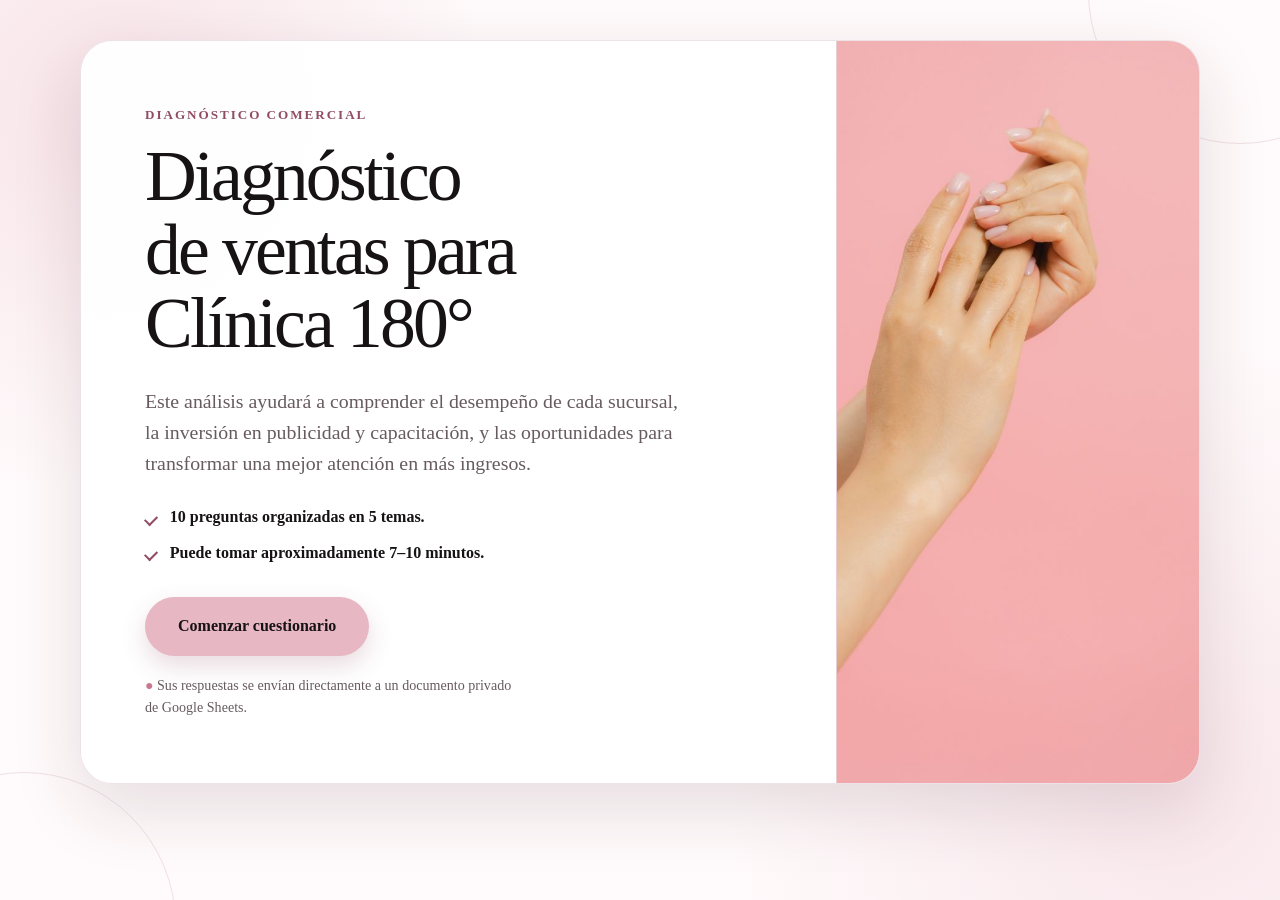
==== commit ace1cf1e: "Add files via upload" ====
--- a/index.html
+++ b/index.html
@@ -29,11 +29,8 @@
           <p class="privacy-note"><span aria-hidden="true">●</span> Sus respuestas se envían directamente a un documento privado de Google Sheets.</p>
         </div>
       </div>
-      <div class="intro-art" aria-hidden="true">
-        <div class="beauty-seal">
-          <span>Clínica</span>
-          <strong>180°</strong>
-        </div>
+      <div class="intro-art">
+        <img class="hero-photo" src="assets/cuidado-manos-clinica-180.jpg" alt="Manos femeninas con manicura en tonos rosados">
       </div>
     </section>
 
--- a/assets/styles.css
+++ b/assets/styles.css
@@ -139,60 +139,20 @@
 
 .intro-art {
   position: relative;
-  display: grid;
   min-height: 100%;
-  place-items: center;
   overflow: hidden;
   border-left: 1px solid rgba(145, 76, 98, 0.12);
-  background:
-    radial-gradient(circle at 75% 18%, rgba(255,255,255,.78), transparent 11rem),
-    linear-gradient(155deg, #fbeaf0, #e6aabc);
-}
-
-.intro-art::before,
-.intro-art::after {
-  content: "";
-  position: absolute;
-  border: 1px solid rgba(255, 255, 255, 0.58);
-  border-radius: 50%;
-}
-
-.intro-art::before { width: 21rem; height: 21rem; top: -7rem; right: -8rem; }
-.intro-art::after { width: 17rem; height: 17rem; bottom: -6rem; left: -7rem; }
-
-.beauty-seal {
-  position: relative;
-  z-index: 1;
-  display: grid;
-  width: min(16rem, 76%);
-  aspect-ratio: 1;
-  place-content: center;
-  border: 1px solid rgba(42, 23, 29, 0.18);
-  border-radius: 50%;
-  padding: 2rem;
-  color: var(--ink);
-  background: rgba(255, 255, 255, 0.78);
-  box-shadow: 0 24px 60px rgba(83, 39, 54, 0.16);
-  text-align: center;
-}
-
-.beauty-seal::before {
-  content: "";
-  position: absolute;
-  inset: 0.65rem;
-  border: 1px solid rgba(145, 76, 98, 0.24);
-  border-radius: inherit;
-}
-
-.beauty-seal span {
-  position: relative;
-  z-index: 1;
-  letter-spacing: 0.14em;
-  text-transform: uppercase;
-}
-
-.beauty-seal span { font-size: 0.9rem; }
-.beauty-seal strong { position: relative; z-index: 1; font-size: clamp(3.7rem, 7vw, 5.6rem); font-weight: 500; line-height: 1; letter-spacing: -0.06em; }
+  background: var(--pink-150);
+}
+
+.hero-photo {
+  display: block;
+  width: 100%;
+  height: 100%;
+  min-height: inherit;
+  object-fit: cover;
+  object-position: 50% 50%;
+}
 
 .button {
   display: inline-flex;
@@ -361,7 +321,7 @@
   .intro-heading { order: 1; padding: 2rem 1.35rem 1.15rem; }
   .intro-card h1 { max-width: none; font-size: clamp(2.45rem, 10.6vw, 3.45rem); line-height: 1.02; }
   .intro-art { order: 2; min-height: 315px; margin: 0 1rem; border: 0; border-radius: 24px; }
-  .beauty-seal { width: 14.5rem; }
+  .hero-photo { height: 315px; min-height: 0; object-position: 50% 42%; }
   .intro-details { order: 3; padding: 1.55rem 1.35rem 2.3rem; }
   .lead { margin-top: 0; }
   .options-list, .change-options { grid-template-columns: 1fr; }
@@ -375,7 +335,7 @@
 @media (max-width: 480px) {
   .intro-heading, .intro-details { padding-inline: 1.1rem; }
   .intro-art { min-height: 285px; margin-inline: 0.75rem; }
-  .beauty-seal { width: 13rem; }
+  .hero-photo { height: 285px; }
   .split-grid { grid-template-columns: 1fr; }
   .branch-table thead th:first-child { width: 43%; }
   .branch-table th, .branch-table td { padding: 0.65rem 0.55rem; }
